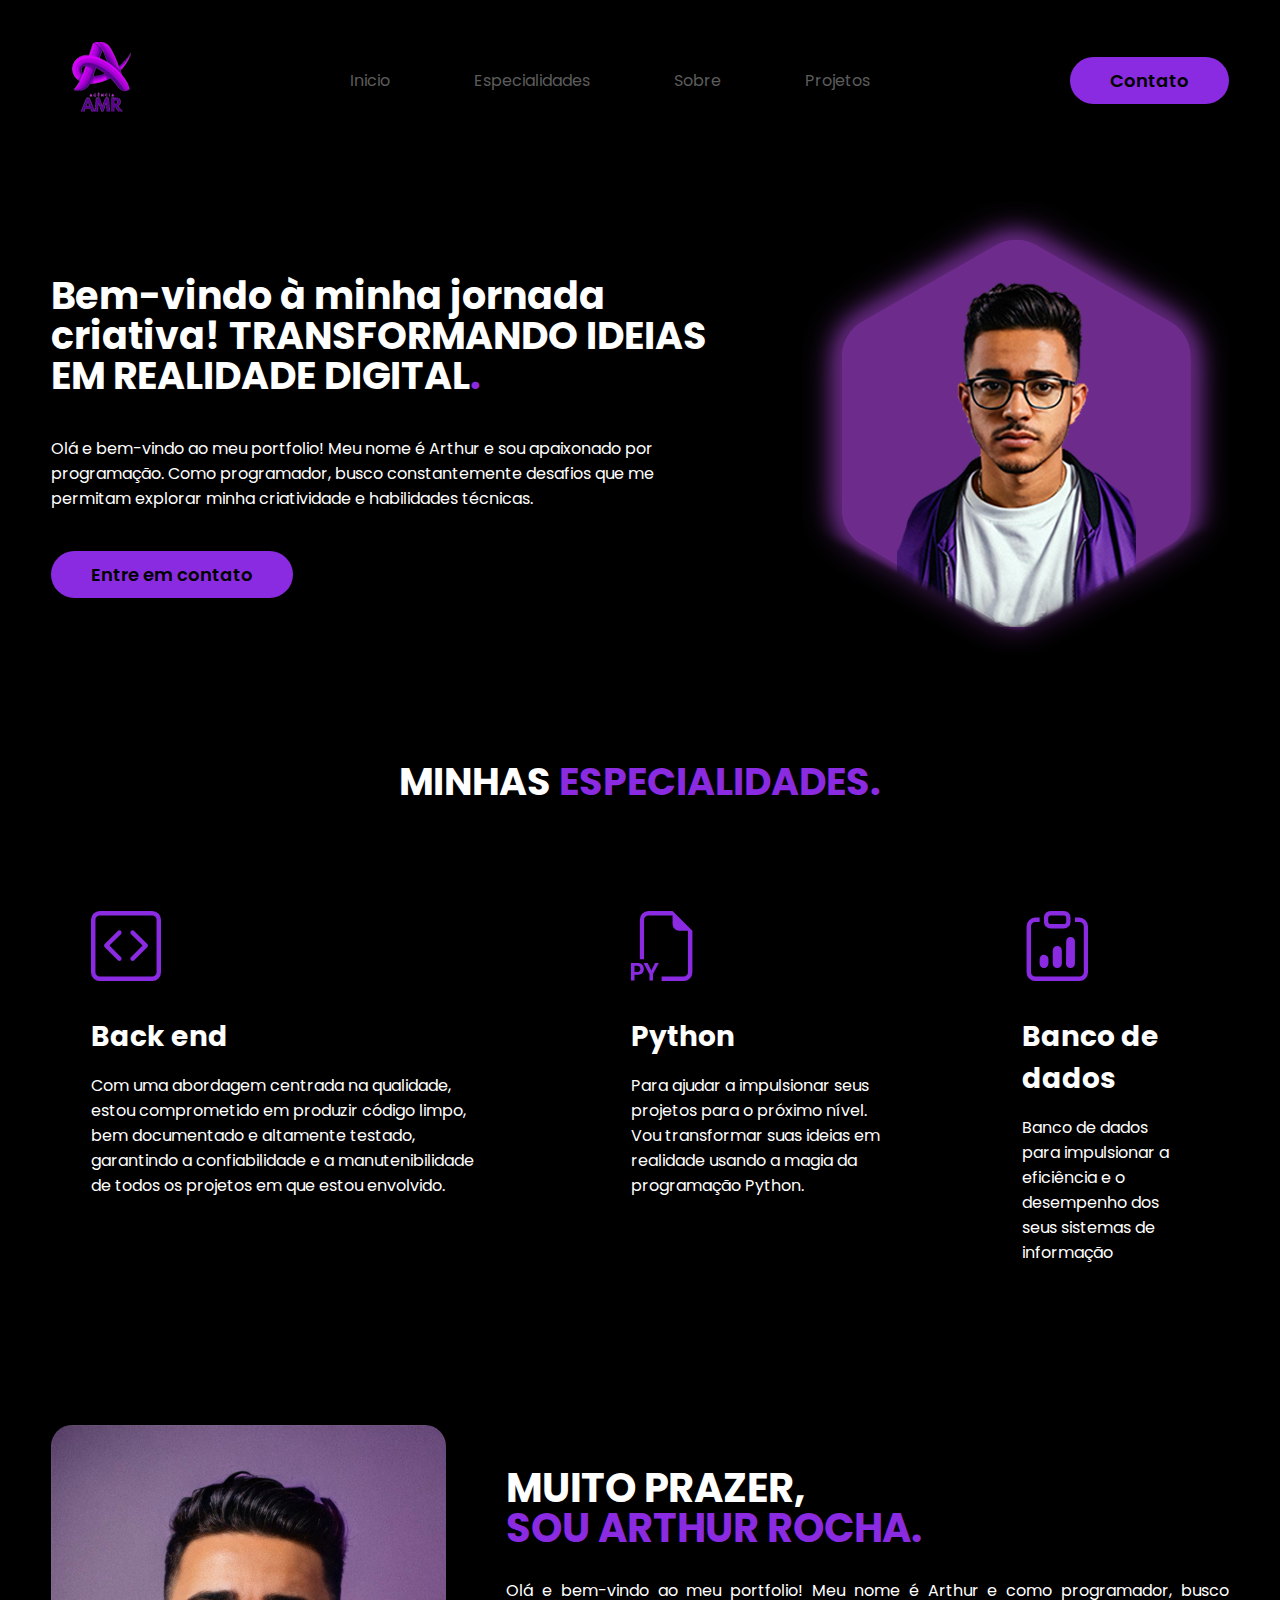
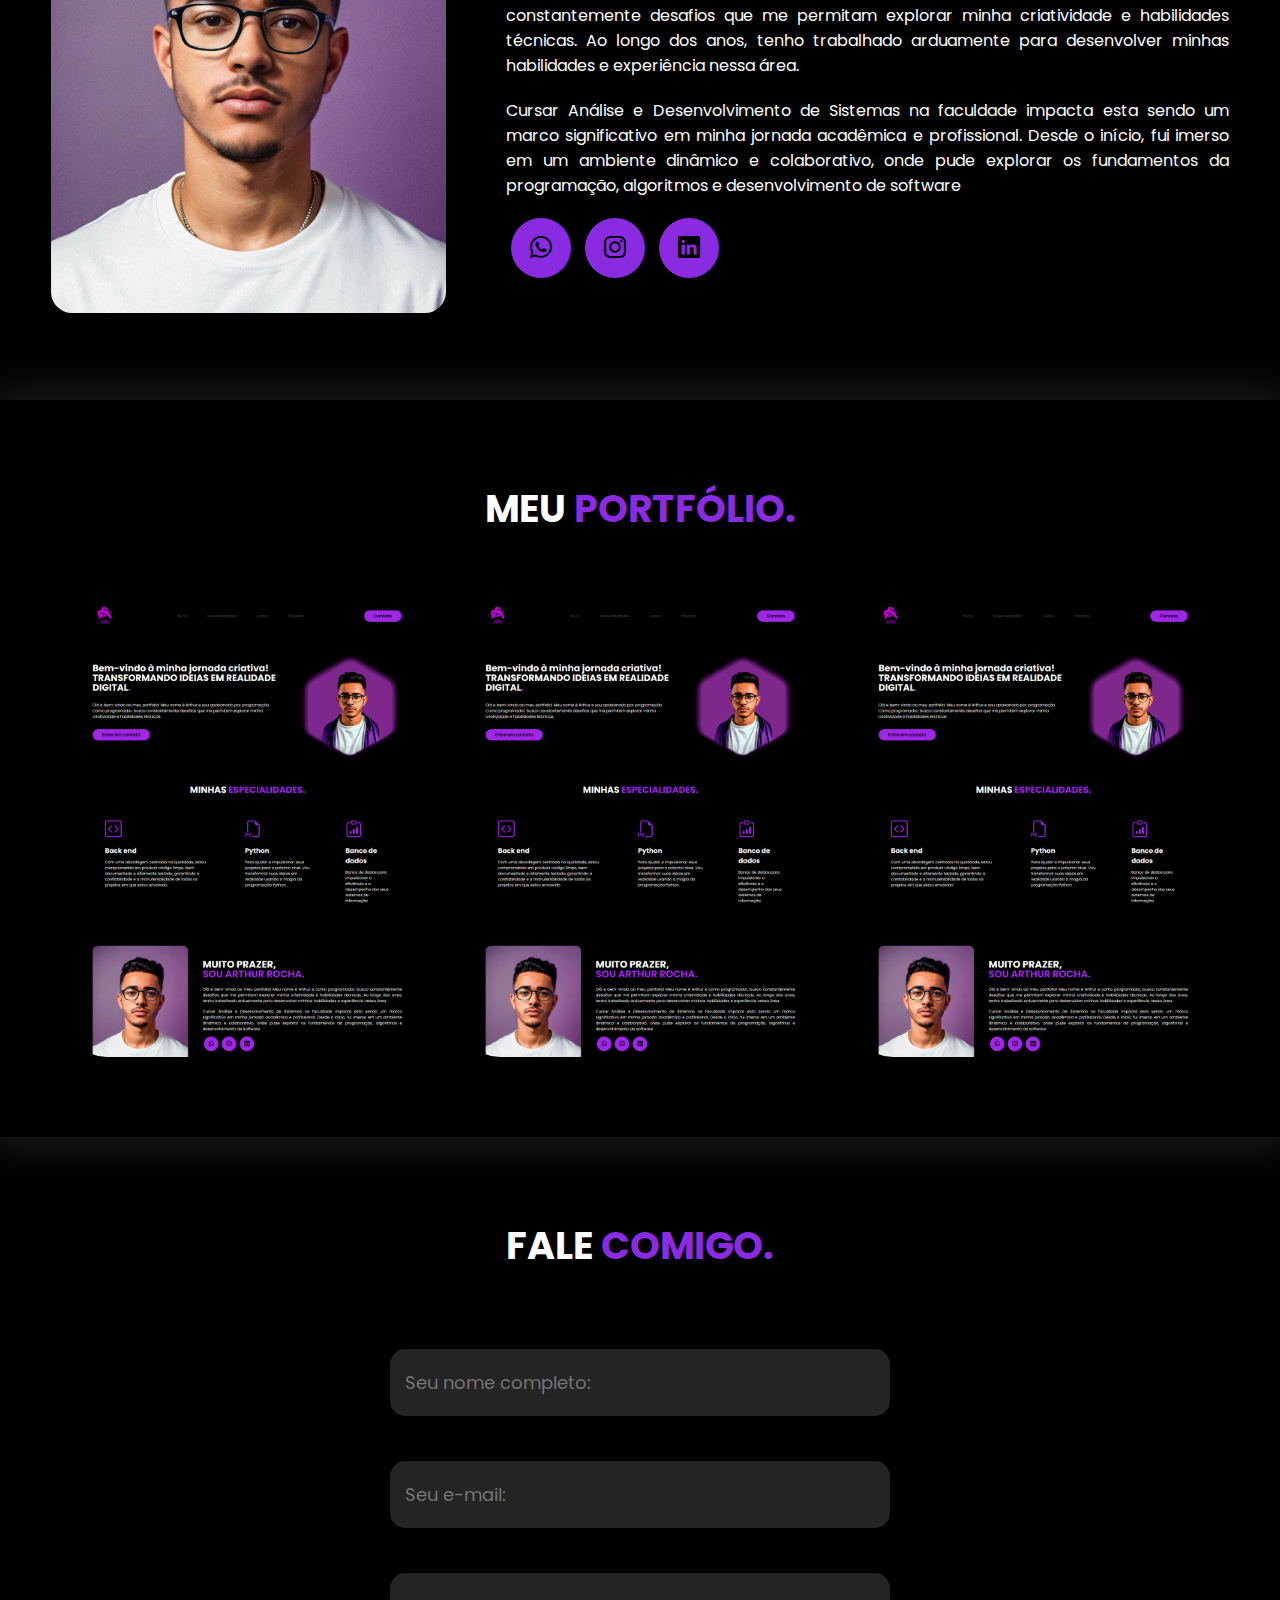
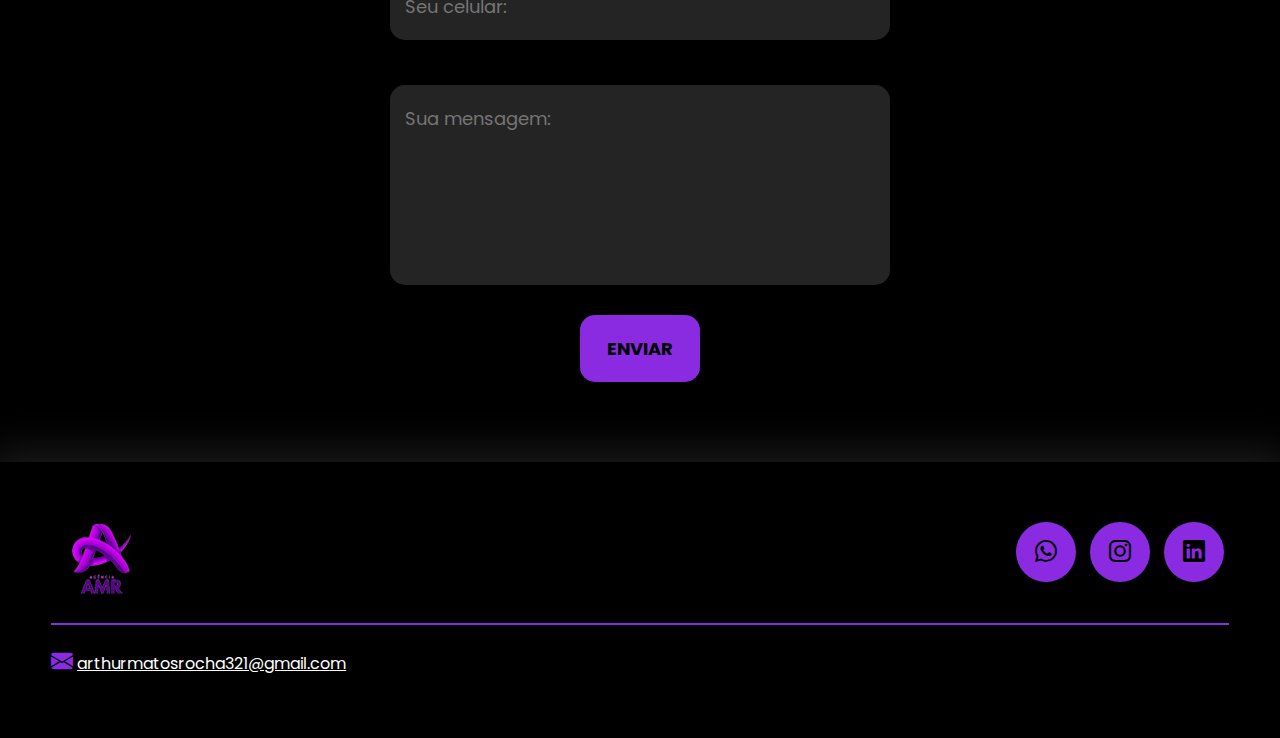
==== index.html @ 37643b8e "melhoria" ====
<!DOCTYPE html>
<html lang="pt-br">

<head>
    <meta charset="UTF-8">
    <meta name="viewport" content="width=device-width, initial-scale=1.0">
    <link rel="icon" type="image/svg+xml" href="/imgs/logo-amg.png" />
    <!-- GOOGLE FONTES -->
    <link rel="preconnect" href="https://fonts.googleapis.com">
    <link rel="preconnect" href="https://fonts.gstatic.com" crossorigin>
    <link
        href="https://fonts.googleapis.com/css2?family=Jersey+25+Charted&family=Poppins:ital,wght@0,100;0,200;0,300;0,400;0,500;0,600;0,700;0,800;0,900;1,100;1,200;1,300;1,400;1,500;1,600;1,700;1,800;1,900&family=Roboto:ital,wght@0,100;0,300;0,400;0,500;0,700;0,900;1,100;1,300;1,400;1,500;1,700;1,900&display=swap"
        rel="stylesheet">
    <!-- FIM GOOGLE FONTES -->
    <!-- BOOTSTRAP ICONS -->
    <link rel="stylesheet" href="https://cdn.jsdelivr.net/npm/bootstrap-icons@1.11.3/font/bootstrap-icons.min.css">
    <!-- FIM BOOTSTRAP ICONS -->
    <link rel="stylesheet" href="style.css">

    <script src="menu.js" defer></script>

    <title>Agência AMR</title>
</head>

<body>

    <header>
        <div class="interface">
            <div class="logo">
                <a>
                    <img src="/imgs/logo-amg.png" alt="Logo da agência amr">
                </a>
            </div><!--logotipo-->

            <nav class="menu-desktop">
                <ul>
                    <li><a href="#">Inicio</a></li>
                    <li><a href="#especialidades">Especialidades</a></li>
                    <li><a href="#sobre">Sobre</a></li>
                    <li><a href="#projetos">Projetos</a></li>
                </ul>
            </nav>

            <div class="btn-contato">
                <a href="#formulario">
                    <button>Contato</button>
                </a>
            </div><!--btn-contato-->

            <div class="btn-abrir-menu" id="btn-menu">
                <i class="bi bi-list"></i>
            </div>

            <div class="menu-mobile" id="menu-mobile">
                <div class="btn-fechar">
                    <i class="bi bi-x-lg"></i>
                </div><!--btn-fechar-->

                <nav>
                    <ul>
                        <li><a href="#">Inicio</a></li>
                        <li><a href="#">Especialidades</a></li>
                        <li><a href="#">Sobre</a></li>
                        <li><a href="#">Projetos</a></li>
                        <li><a href="#">Contato</a></li>
                    </ul>
                </nav>

            </div><!--menu-mobile-->
            <div class="overlay-menu" id="overlay-menu"></div>

        </div><!--interface-->
    </header>

    <main>
        <section class="topo-do-site">
            <div class="interface">
                <div class="flex">
                    <div class="txt-topo-site">
                        <h1>Bem-vindo à minha jornada criativa! TRANSFORMANDO IDEIAS EM REALIDADE DIGITAL<span>.</span>
                        </h1>
                        <p>Olá e bem-vindo ao meu portfolio! Meu nome é Arthur e sou apaixonado por programação. Como
                            programador, busco constantemente desafios que me permitam explorar minha criatividade e
                            habilidades técnicas.</p>

                        <div class="btn-contato">
                            <a href="#formulario">
                                <button>Entre em contato</button>
                            </a>
                        </div>
                    </div><!--txt-topo-site-->

                    <div class="img-topo-site">
                        <img src="/imgs/pessoa-arthurr.png" alt="">
                    </div><!--img-topo-site-->
                </div><!--flex-->
            </div><!--interface-->
        </section> <!--topo-do-site-->

        <section class="especialidades" id="especialidades">
            <div class="interface">
                <h2 class="titulo">MINHAS <span>ESPECIALIDADES.</span></h2>
                <div class="flex">
                    <div class="especialidades-box">
                        <i class="bi bi-code-square"></i>
                        <h3>Back end</h3>
                        <p>Com uma abordagem centrada na qualidade, estou comprometido em produzir código limpo, bem
                            documentado e altamente testado, garantindo a confiabilidade e a manutenibilidade de todos
                            os projetos em que estou envolvido.</p>
                    </div><!--especialidades-box-->

                    <div class="especialidades-box">
                        <i class="bi bi-filetype-py"></i>
                        <h3>Python</h3>
                        <p>Para ajudar a impulsionar seus projetos para o próximo nível. Vou transformar suas ideias em
                            realidade usando a magia da programação Python.</p>
                    </div><!--especialidades-box-->

                    <div class="especialidades-box">
                        <i class="bi bi-clipboard-data"></i>
                        <h3>Banco de dados</h3>
                        <p>Banco de dados para impulsionar a eficiência e o desempenho dos seus sistemas de informação
                        </p>
                    </div><!--especialidades-box-->
                </div><!--flex-->
            </div><!--interface-->
        </section><!--especialidades-->

        <section class="sobre" id="sobre">
            <div class="interface">
                <div class="flex">
                    <div class="img-sobre">
                        <img src="/imgs/arthur-png-portfolio.png" alt="">
                    </div><!--img-sobre-->

                    <div class="txt-sobre">
                        <h2>MUITO PRAZER, <span>SOU ARTHUR ROCHA.</span></h2>
                        <p>Olá e bem-vindo ao meu portfolio! Meu nome é Arthur e como programador, busco constantemente
                            desafios que me permitam explorar minha criatividade e habilidades técnicas. Ao longo dos
                            anos, tenho trabalhado arduamente para desenvolver minhas habilidades e experiência nessa
                            área.</p>
                        <p>Cursar Análise e Desenvolvimento de Sistemas na faculdade impacta esta sendo um marco
                            significativo em minha jornada acadêmica e profissional. Desde o início, fui imerso em um
                            ambiente dinâmico e colaborativo, onde pude explorar os fundamentos da programação,
                            algoritmos e desenvolvimento de software</p>
                        <div class="btn-social">
                            <a href="https://api.whatsapp.com/send?phone=5577991189622" target="_blank"><button><i
                                        class="bi bi-whatsapp"></i></button></a>
                            <a href="https://www.instagram.com/arthur_mattos10/" target="_blank"><button><i
                                        class="bi bi-instagram"></i></button></a>
                            <a href="https://www.linkedin.com/in/arthur-matos-rocha-744516300/"
                                target="_blank"><button><i class="bi bi-linkedin"></i></button></a>
                        </div><!--btn-social-->

                    </div><!--txt-sobre-->
                </div><!--flex-->
            </div><!--interface-->
        </section><!--sobre-->

        <section class="portfolio" id="projetos">
            <div class="interface">
                <h2 class="titulo">MEU <span>PORTFÓLIO.</span></h2>
                <div class="flex">
                    <div class="img-port" style="background-image: url(/imgs/print\ portfolio\ final.jpg);">
                        <div class="overlay">Portfólio</div>
                    </div>
                    <div class="img-port" style="background-image: url(/imgs/print\ portfolio\ final.jpg);">
                        <div class="overlay">Portfólio</div>
                    </div>
                    <div class="img-port" style="background-image: url(/imgs/print\ portfolio\ final.jpg);">
                        <div class="overlay">Portfólio</div>
                    </div>
                </div><!--flex-->
            </div><!--interface-->
        </section><!--portfolio-->

        <section class="formulario" id="formulario">
            <div class="interface">
                <h2 class="titulo">FALE <span>COMIGO.</span></h2>

                <form action="https://api.staticforms.xyz/submit" method="post">
                    <label>Nome</label>
                    <input type="text" name="name" placeholder="Seu nome completo:" required>
                    <label>Email</label>
                    <input type="text" name="email" placeholder="Seu e-mail:" required>
                    <label>Celular</label>
                    <input type="number" name="celular" placeholder="Seu celular:" required>
                    <label>Menssagem</label>
                    <textarea name="message" cols="30" rows="10" placeholder="Sua mensagem:" required></textarea>
                    <div class="btn-enviar"><input type="submit" value="ENVIAR"></div>

                    <input type="hidden" name="accessKey" value="bbfcff59-eec1-446a-b5ea-fa191af8605e">
                    <input type="hidden" name="redirectTo"
                        value="http://127.0.0.1:5500/obrigado.html">
                </form>
            </div><!--interface-->
        </section><!--formulario-->

    </main>

    <footer>
        <div class="interface">
            <div class="line-footer">
                <div class="flex">
                    <div class="logo-footer">
                        <img src="/imgs/logo-amg.png" alt="Logo tipo agência AMR">
                    </div><!--line-footer-->
                    <div class="btn-social">
                        <a href="https://api.whatsapp.com/send?phone=5577991189622" target="_blank"><button><i
                                    class="bi bi-whatsapp"></i></button></a>
                        <a href="https://www.instagram.com/arthur_mattos10/" target="_blank"><button><i
                                    class="bi bi-instagram"></i></button></a>
                        <a href="https://www.linkedin.com/in/arthur-matos-rocha-744516300/" target="_blank"><button><i
                                    class="bi bi-linkedin"></i></button></a>
                    </div><!--btn-social-->
                </div>
            </div><!--linefooter-->

            <div class="line-footer borda">
                <p><i class="bi bi-envelope-fill"></i> <a
                        href="mailto:arthurmatosrocha321@gmail.com">arthurmatosrocha321@gmail.com</a></p>
            </div><!--line-footer-->
        </div><!--interface-->
    </footer>

</body>

</html>
---- style.css ----
/*ESTILO GERAL*/
*{
    margin: 0;
    padding: 0;
    box-sizing: border-box;
    font-family: "Poppins", sans-serif;
}

body{
    background-color: #000;
    height: 100vh;
}

.interface{
    max-width: 1280px;
    margin: 0 auto;
}

.flex{
    display: flex;
}

.btn-contato button{
    padding: 10px 40px;
    font-size: 18px;
    font-weight: 600;
    background-color: blueviolet;
    border: 0;
    border-radius: 30px;
    cursor: pointer;
    transition: .2s;
}

h2.titulo{
    color: #fff;
    font-size: 38px;
    text-align: center;
}

h2.titulo span{
    color: blueviolet;
}

button:hover, form .btn-enviar input[type=submit]:hover{
    box-shadow: 0px 0px 8px rgb(137, 43, 226);
    transform: scale(1.05);
}

/* ESTILO DO CABEÇALHO */
header{
    padding: 40px 4%;
}

header > .interface{
    display: flex;
    align-items: center;
    justify-content: space-between;
}

header a{
    color: #5c5c5c;
    text-decoration: none;
    display: inline-block;
    transition: .2s;
}

header nav.menu-desktop a:hover{
    color: #fff;
    transform: scale(1.05);
}

header nav ul{
    list-style-type: none;
}

header nav.menu-desktop ul li{
    display: inline-block;
    padding: 0 40px;
}

/* ESTILO DO MENU MOBILE */
.btn-abrir-menu i{
    color: blueviolet;
    font-size: 40px;
}
.menu-mobile{
    background: #000;
    height: 100vh;
    position: fixed;
    top: 0;
    right: 0;
    z-index: 99999;
    width: 0%;
    overflow: hidden;
    transition: .4s;
}

.menu-mobile.abrir-menu{
    width: 70%;
}

.menu-mobile.abrir-menu ~ .overlay-menu{
    display: block;
}

.menu-mobile .btn-fechar{
    padding: 20px 5%;
}

.menu-mobile .btn-fechar i{
    color: blueviolet;
    font-size: 30px;
}

.menu-mobile nav ul{
    text-align: right;
}

.menu-mobile nav ul li a{
    color: #fff;
    font-size: 20px;
    font-weight: 300;
    padding: 20px 8%;
    display: block;
}

.menu-mobile nav ul li a:hover{
    background-color: blueviolet;
    color: #000;
}

.overlay-menu{
    background-color: #000000a7;
    width: 100%;
    height: 100%;
    position: fixed;
    top: 0;
    left: 0;
    z-index: 88888;
    display: none;
}

/*ESTILO DO TOPO DO SITE*/
section.topo-do-site{
    padding: 40px 4%;
}

section.topo-do-site .flex{
    align-items: center;
    justify-content: center;
    gap: 90px;
}

.topo-do-site h1{
    color: #fff;
    font-size: 38px;
    line-height: 40px;
}

.topo-do-site .txt-topo-site h1 span{
    color: blueviolet;
}

.topo-do-site .txt-topo-site p{
    color: #fff;
    margin: 40px 0;
}

.topo-do-site .img-topo-site img{
    position: relative;
    animation: flutuar 2s ease-in-out infinite alternate;
}


@keyframes flutuar{
    0%{
        top: 0;
    }
    100%{
        top: 30px;
    }
}

/*ESTILO DAS ESPECIALIDADES*/
section.especialidades{
    padding: 40px 4%;
}

section.especialidades .flex{
    gap: 60px;
}

.especialidades .especialidades-box{
    color: #fff;
    padding: 40px;
    border-radius: 20px;
    margin-top: 45px;
    transition: .2s;
}

.especialidades .especialidades-box:hover{
    transform: scale(1.05);
    box-shadow: 0 0 20px #ffffff78;
}

.especialidades .especialidades-box i{
    font-size: 70px;
    color: blueviolet;
}

.especialidades .especialidades-box h3{
    font-size: 28px;
    margin: 15px 0;
}

/*ESTILO DO SOBRE*/
section.sobre{
    padding: 80px 4%;
}

section.sobre .flex{
    align-items: center;
    gap: 60px;
}

.sobre .txt-sobre{
    color: #fff;
}

.sobre .txt-sobre h2{
    font-size: 40px;
    line-height: 40px;
    margin-bottom: 30px;
}

.sobre .txt-sobre h2 span{
    color: blueviolet;
    display: block;
}

.sobre .txt-sobre p{
    margin: 20px 0;
    text-align: justify;
}

.btn-social button{
    width: 60px;
    height: 60px;
    border-radius: 50%;
    border: none;
    background-color: blueviolet;
    font-size: 22px;
    cursor: pointer;
    margin: 0 5px;
    transition: .2s;
}

/* ESTILO DO PORTFÓLIO */
section.portfolio{
    padding: 80px 4%;
    box-shadow: 0 0 40px 10px #ffffff1d;
}

section.portfolio .flex{
    justify-content: space-around;
    margin-top: 60px;
}

.img-port{
    width: 360px;
    height: 460px;
    background-size: cover;
    background-position: 100% 0%;
    transition: 8s;
    cursor: pointer;
    border-radius: 40px;
    position: relative;
}

.img-port:hover{
    background-position: 100% 100%;
}

.overlay{
    position: absolute;
    top: 0;
    left: 0;
    width: 100%;
    height: 100%;
    background-color: #000000b8;
    border-radius: 40px;
    display: flex;
    align-items: center;
    justify-content: center;
    font-size: 24px;
    font-weight: 600;
    color: #fff;
    opacity: 0;
    transition: .5s;
}

.overlay:hover{
    opacity: 1;
}

/* ESTILO DO FORMULÁRIO DE CONTATO*/
section.formulario{
    padding: 80px 4%;
}

form{
    max-width: 500px;
    margin: 0 auto;
    display: flex;
    justify-content: center;
    flex-direction: column;
    gap: 10px;
    margin-top: 40px;
}

form input, form textarea{
    width: 100%;
    background-color: #242424;
    border: 0;
    outline: 0;
    padding: 20px 15px;
    border-radius: 15px;
    color: #fff;
    font-size: 18px;
}

form textarea{
    resize: none;
    max-height: 200px;
}

form .btn-enviar{
    margin-top: 20px;
    text-align: center;
}

form .btn-enviar input[type=submit]{
    width: 120px;
    background-color: blueviolet;
    color: #000;
    font-weight: 700;
    cursor: pointer;
    transition: .2s;
}

/* ESTILO DO RODAPÉ */

footer{
    padding: 40px 4%;
    box-shadow: 0 0 40px 10px #ffffff1d;
}

footer .flex{
    justify-content: space-between;
}

footer .line-footer{
    padding: 20px 0 ;
}

.borda{
    border-top: 2px solid blueviolet;
}

footer .line-footer p i{
    color: blueviolet;
    font-size: 22px;
}

footer .line-footer p a{
    color: #fff;
}

.btn-abrir-menu{
    display: none;
}

@media screen and (max-width: 1020px){
    
    /* CLASSES GERAIS */
    .flex{
        flex-direction: column;
    }

    h2.titulo{
        font-size: 34px;
        line-height: 30px;
    }

    .topo-do-site .flex{
        flex-direction: column-reverse;
    }

    /* CABEÇALHO */
    .menu-desktop, .btn-contato{
        display: none;
    }

    /* TOPO DO SITE */


    section.topo-do-site .flex{
        align-items: center;
        justify-content: center;
        gap: 40px;
    }

    section.topo-do-site{
        padding: 20px 8%;
    }

    .topo-do-site h1{
        font-size: 30px;
    }

    .topo-do-site .img-topo-site img{
        width: 100%;
    }

    /*ESTILO DAS ESPECIALIDADES*/
    section.especialidades{
        padding: 40px 8%;
    }

    /* SOBRE */
    
    section.especialidades{
        padding: 80px 8%;
    }

    .flex .sobre{
        flex-direction: column-reverse;
    }

    .sobre .txt-sobre h2{
        font-size: 34px;
        line-height: 35px;
        text-align: center;
    }

    .btn-social{
        text-align: center;
    }

    .img-sobre img{
        width: 100%;
    }

    /* PORTFÓLIO */

    section.portfolio{
        padding: 80px 8%;
    }

    .img-port{
        width: 100%;
        max-width: 360px;
        margin: 0 auto;
    }

    section.portfolio .flex{
        gap: 60px;
    }

    /* RODAPÉ */

    footer .flex{
        flex-direction: column;
    }

    footer .line-footer{
        text-align: center;
    }

    .btn-abrir-menu{
        display: block;
    }

}
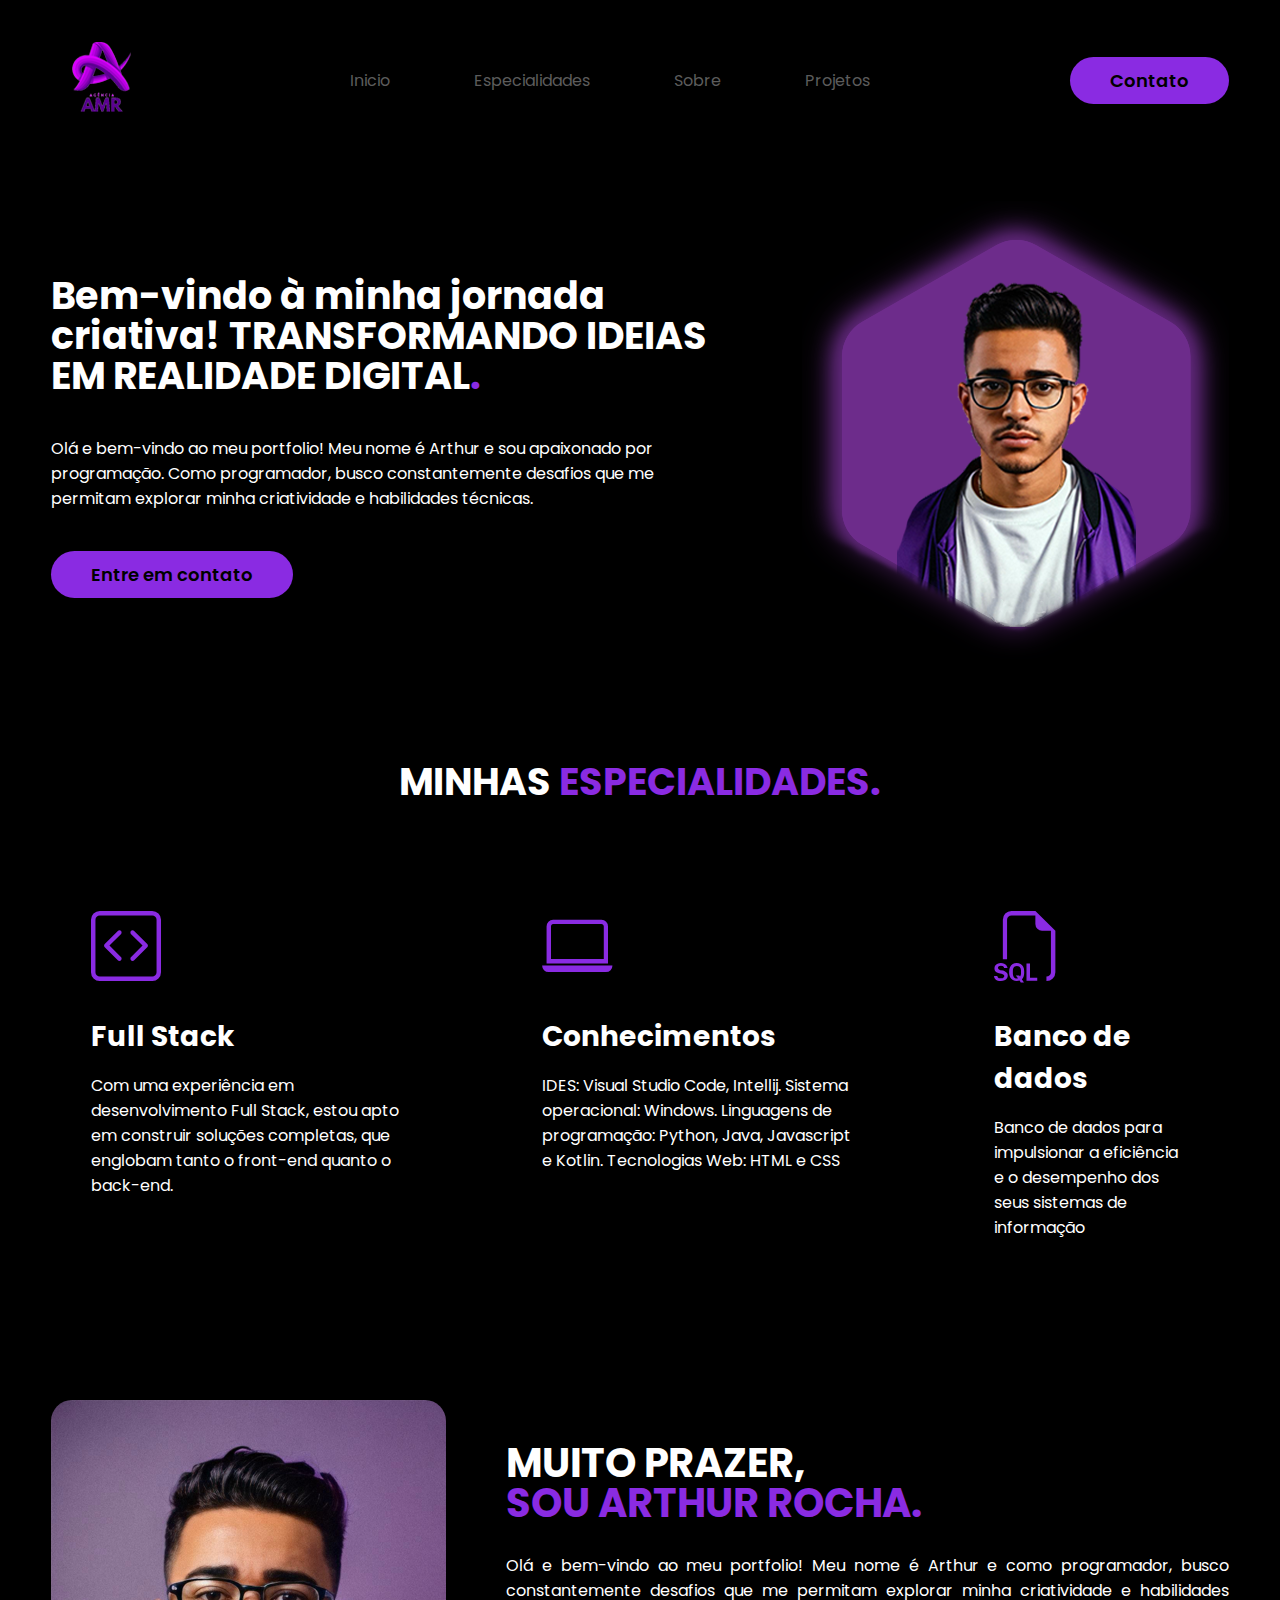
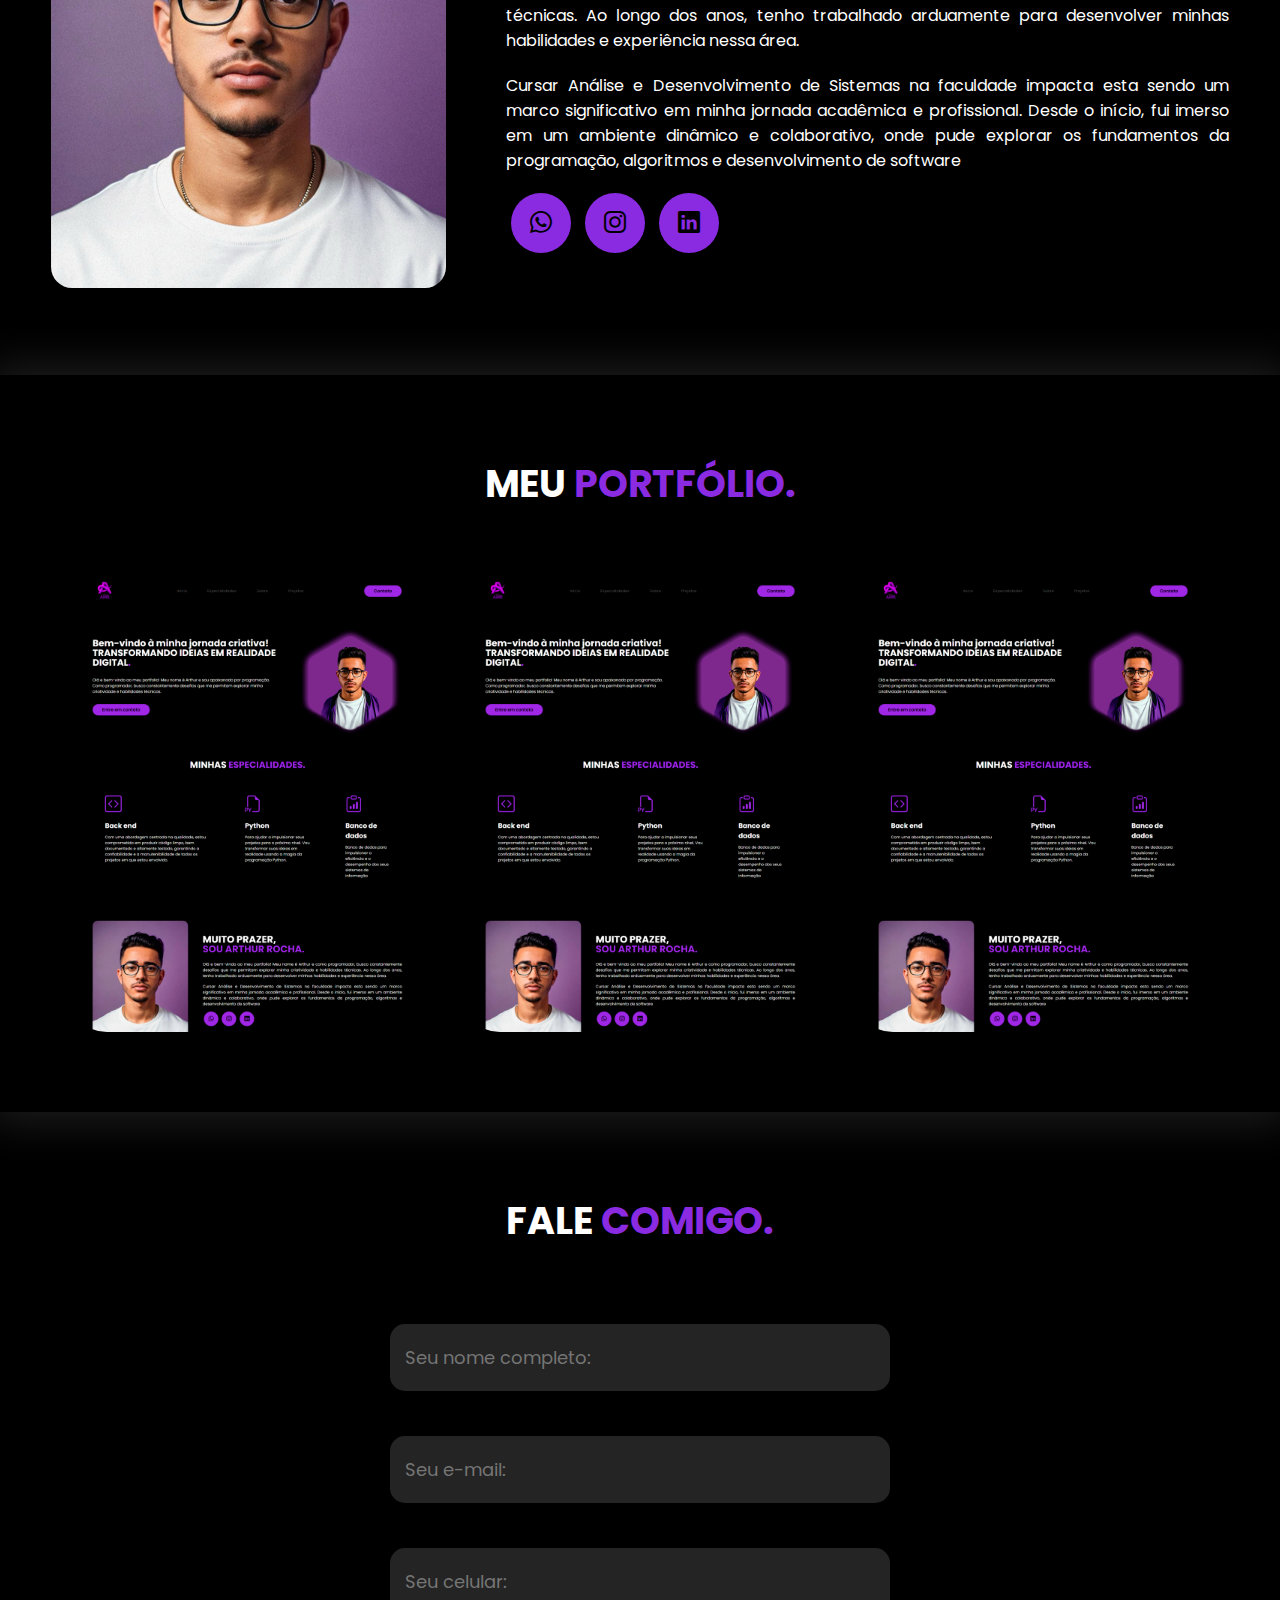
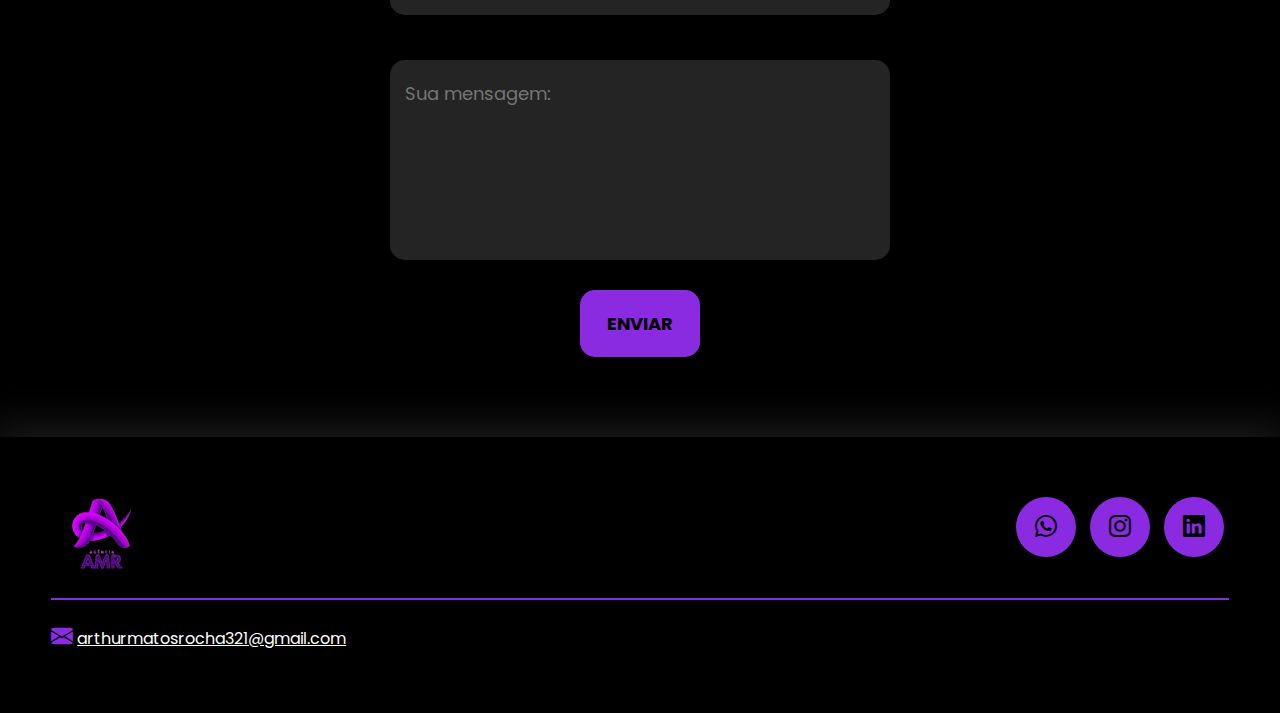
==== commit 186c094e: "atualização em minhas especialidades" ====
--- a/index.html
+++ b/index.html
@@ -59,10 +59,10 @@
                 <nav>
                     <ul>
                         <li><a href="#">Inicio</a></li>
-                        <li><a href="#">Especialidades</a></li>
-                        <li><a href="#">Sobre</a></li>
-                        <li><a href="#">Projetos</a></li>
-                        <li><a href="#">Contato</a></li>
+                        <li><a href="#especialidades">Especialidades</a></li>
+                        <li><a href="#sobre">Sobre</a></li>
+                        <li><a href="#projetos">Projetos</a></li>
+                        <li><a href="#formulario">Contato</a></li>
                     </ul>
                 </nav>
 
@@ -103,21 +103,21 @@
                 <div class="flex">
                     <div class="especialidades-box">
                         <i class="bi bi-code-square"></i>
-                        <h3>Back end</h3>
-                        <p>Com uma abordagem centrada na qualidade, estou comprometido em produzir código limpo, bem
-                            documentado e altamente testado, garantindo a confiabilidade e a manutenibilidade de todos
-                            os projetos em que estou envolvido.</p>
+                        <h3>Full Stack</h3>
+                        <p>Com uma experiência em desenvolvimento Full Stack, estou apto em construir soluções completas, que englobam tanto o front-end quanto o back-end.</p>
                     </div><!--especialidades-box-->
 
                     <div class="especialidades-box">
-                        <i class="bi bi-filetype-py"></i>
-                        <h3>Python</h3>
-                        <p>Para ajudar a impulsionar seus projetos para o próximo nível. Vou transformar suas ideias em
-                            realidade usando a magia da programação Python.</p>
+                        <i class="bi bi-laptop"></i>
+                        <h3>Conhecimentos</h3>
+                        <p>IDES: Visual Studio Code, Intellij.
+                            Sistema operacional: Windows.
+                            Linguagens de programação: Python, Java, Javascript e Kotlin.
+                            Tecnologias Web: HTML e CSS</p>
                     </div><!--especialidades-box-->
 
                     <div class="especialidades-box">
-                        <i class="bi bi-clipboard-data"></i>
+                        <i class="bi bi-filetype-sql"></i>
                         <h3>Banco de dados</h3>
                         <p>Banco de dados para impulsionar a eficiência e o desempenho dos seus sistemas de informação
                         </p>
@@ -191,7 +191,7 @@
 
                     <input type="hidden" name="accessKey" value="bbfcff59-eec1-446a-b5ea-fa191af8605e">
                     <input type="hidden" name="redirectTo"
-                        value="http://127.0.0.1:5500/obrigado.html">
+                        value="https://portifolioamr.netlify.app//obrigado.html">
                 </form>
             </div><!--interface-->
         </section><!--formulario-->
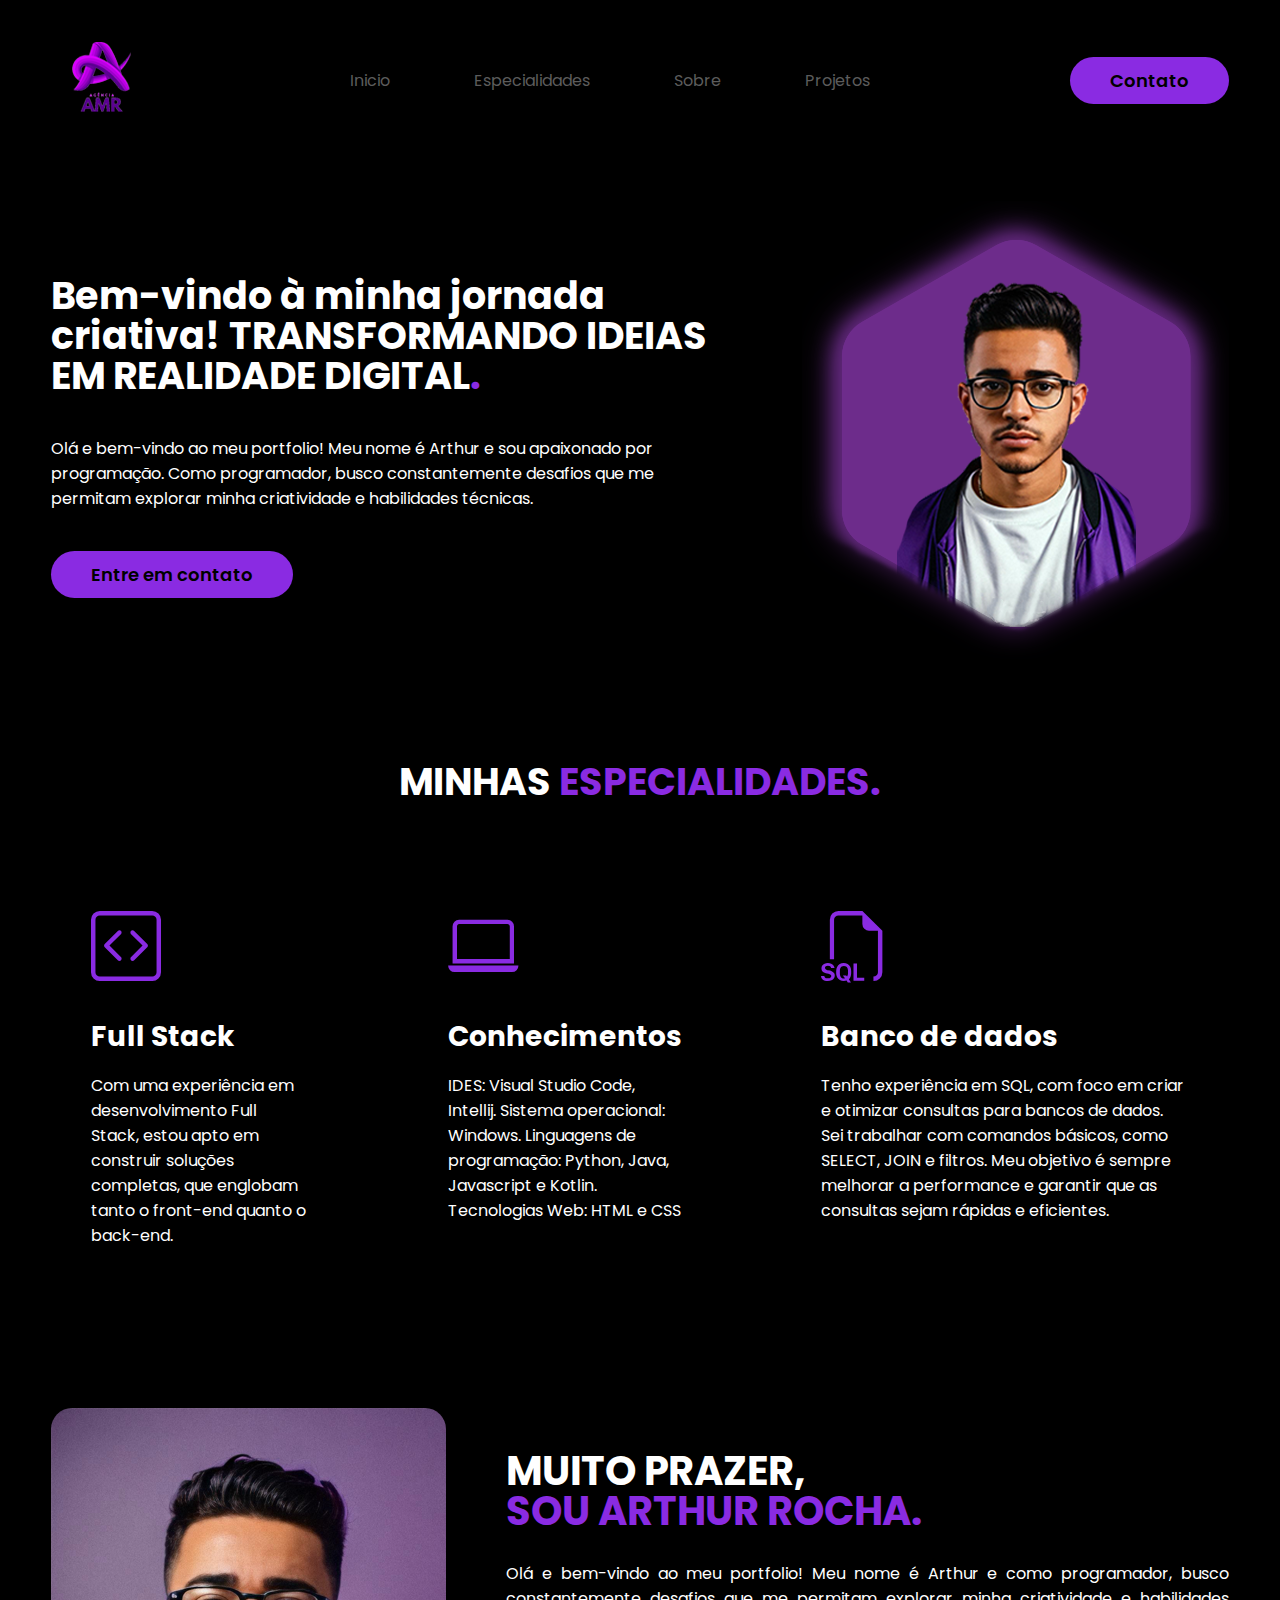
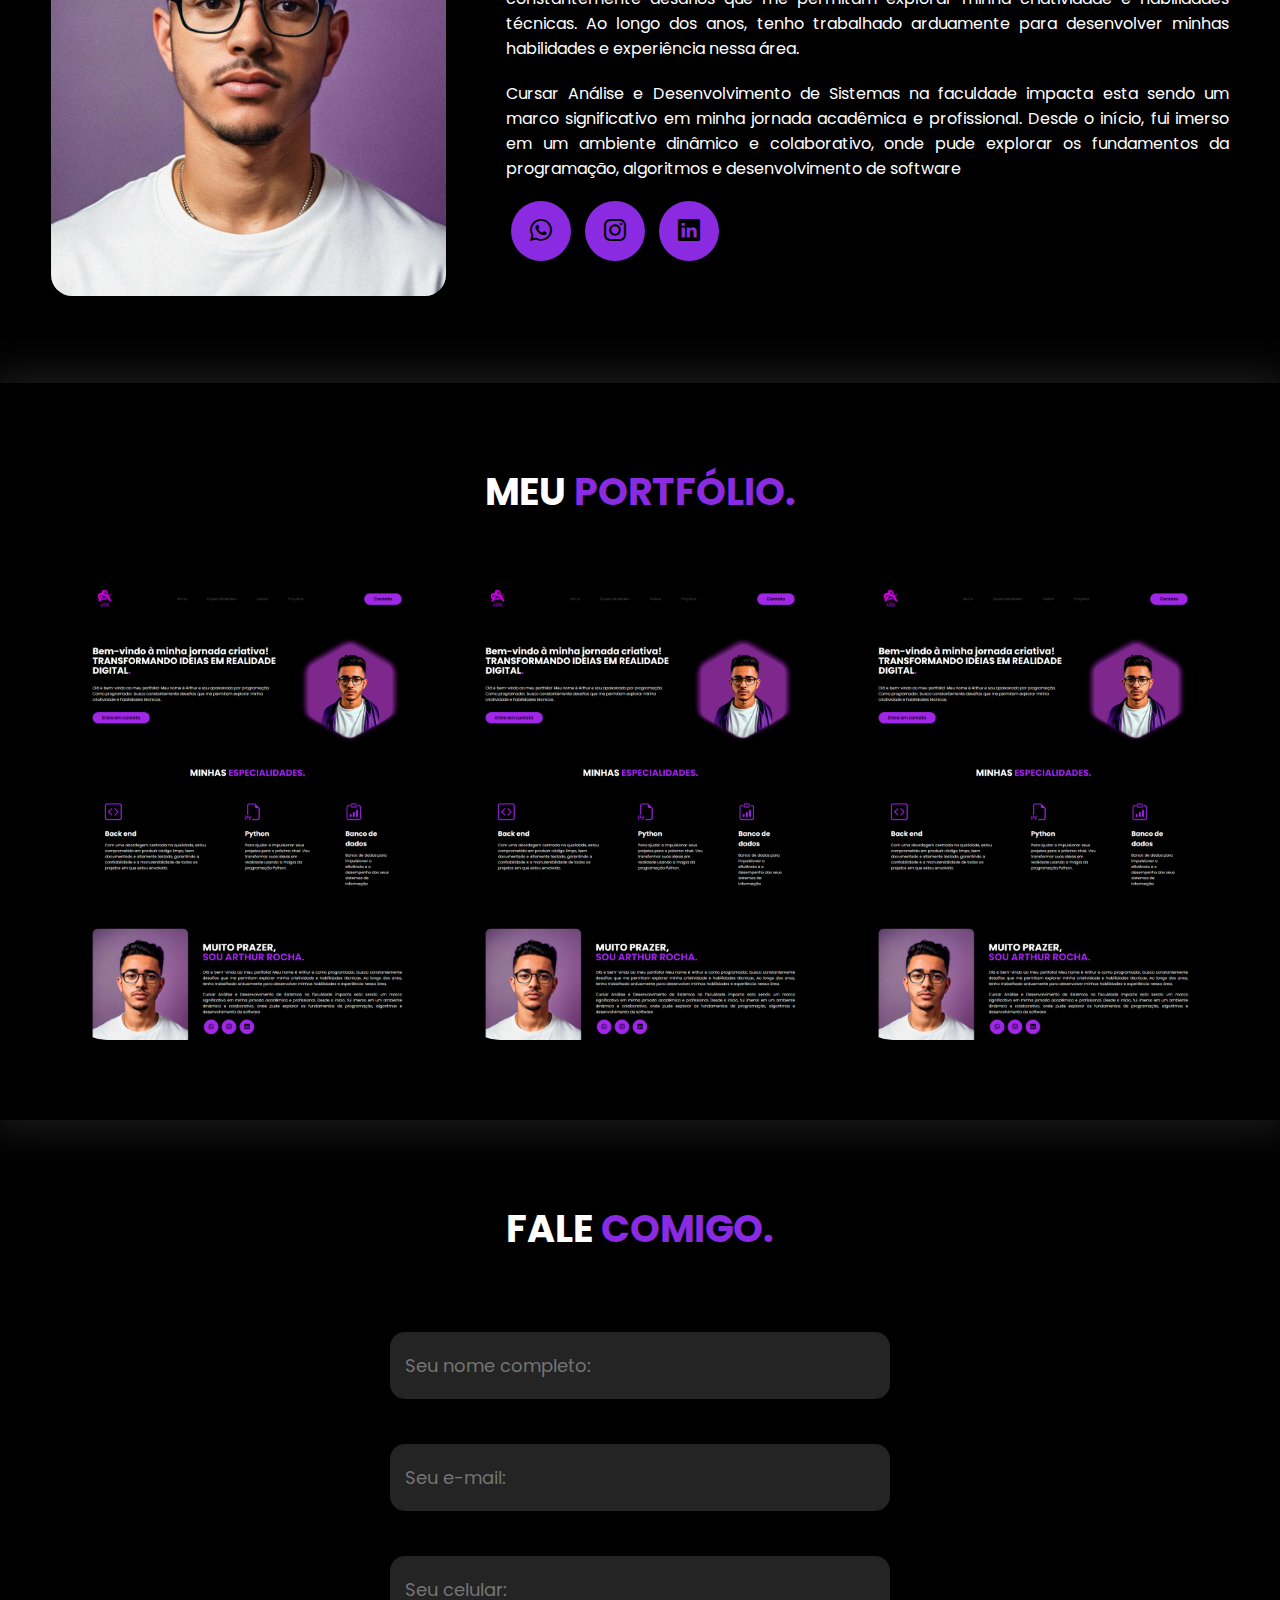
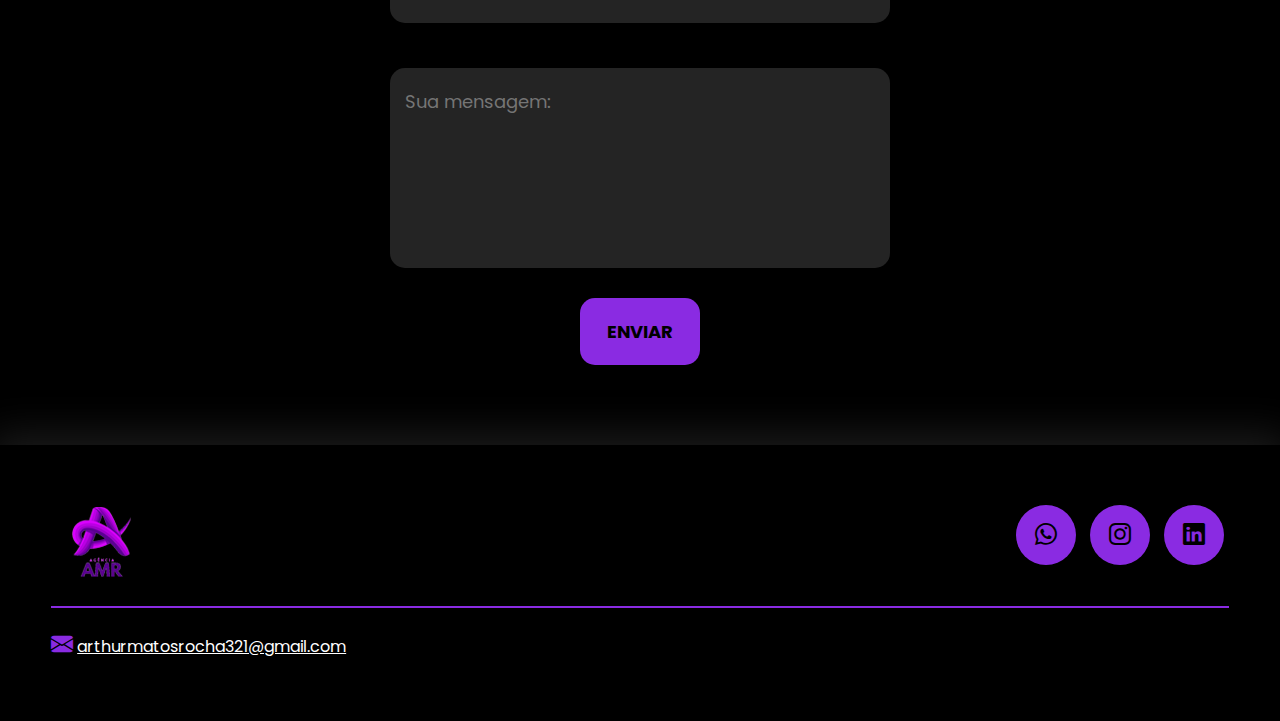
==== commit 21eb515a: "atualização em minhas especialidades sql" ====
--- a/index.html
+++ b/index.html
@@ -119,7 +119,7 @@
                     <div class="especialidades-box">
                         <i class="bi bi-filetype-sql"></i>
                         <h3>Banco de dados</h3>
-                        <p>Banco de dados para impulsionar a eficiência e o desempenho dos seus sistemas de informação
+                        <p>Tenho experiência em SQL, com foco em criar e otimizar consultas para bancos de dados. Sei trabalhar com comandos básicos, como SELECT, JOIN e filtros. Meu objetivo é sempre melhorar a performance e garantir que as consultas sejam rápidas e eficientes.
                         </p>
                     </div><!--especialidades-box-->
                 </div><!--flex-->
